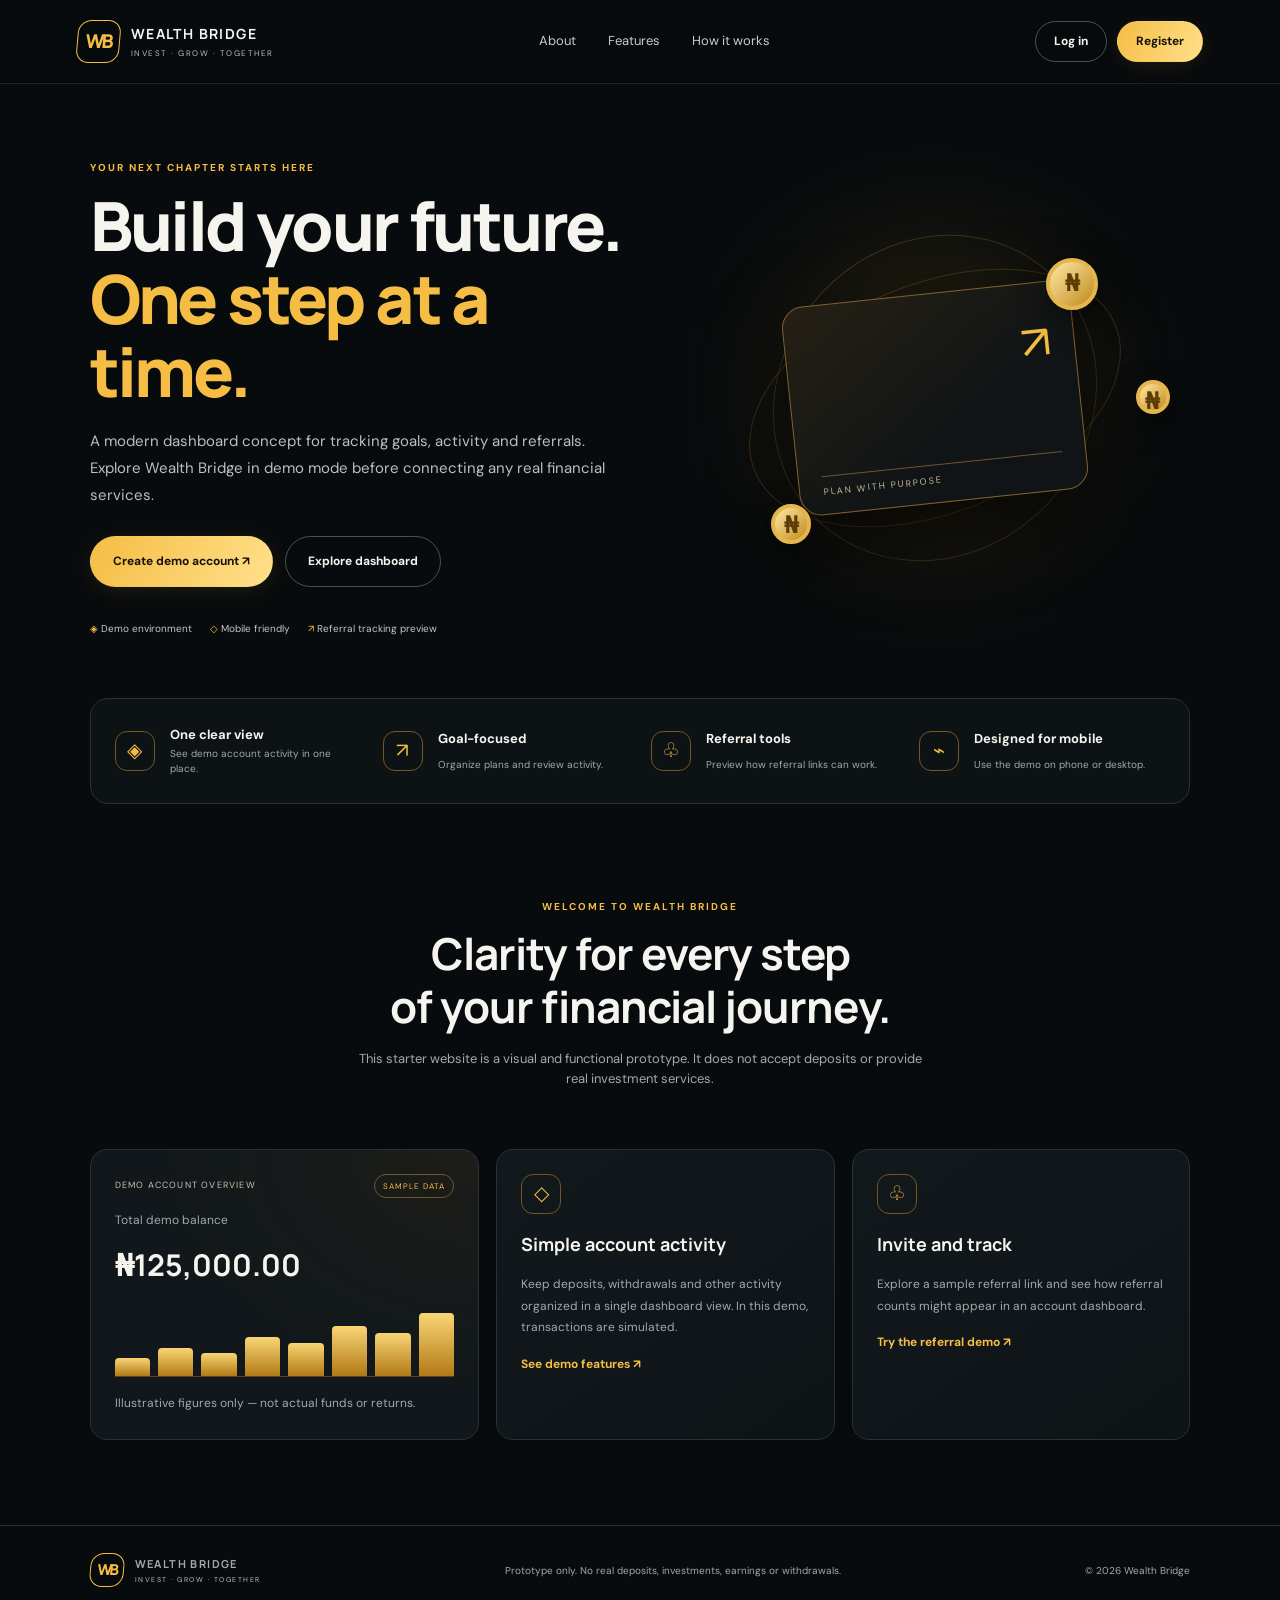
==== index.html @ fa238022 "Add files via upload Add wealth bridge website files" ====
<!doctype html>
<html lang="en">
<head>
  <meta charset="utf-8">
  <meta name="viewport" content="width=device-width, initial-scale=1">
  <meta name="theme-color" content="#080b0d">
  <title>Wealth Bridge | Invest • Grow • Together</title>
  <link rel="stylesheet" href="styles.css">
</head>
<body>
  <header class="topbar">
    <a class="brand" href="#" aria-label="Wealth Bridge home"><span class="brand-mark">WB</span><span><b>WEALTH BRIDGE</b><small>INVEST · GROW · TOGETHER</small></span></a>
    <nav><a href="#about">About</a><a href="#features">Features</a><a href="#how">How it works</a></nav>
    <div class="top-actions"><button class="btn btn-ghost" id="showLogin">Log in</button><button class="btn btn-gold" id="showRegister">Register</button></div>
  </header>

  <main>
    <section class="hero">
      <div class="hero-copy">
        <p class="eyebrow">YOUR NEXT CHAPTER STARTS HERE</p>
        <h1>Build your future.<br><em>One step at a time.</em></h1>
        <p class="hero-text">A modern dashboard concept for tracking goals, activity and referrals. Explore Wealth Bridge in demo mode before connecting any real financial services.</p>
        <div class="hero-actions"><button class="btn btn-gold btn-large" id="heroRegister">Create demo account <span>↗</span></button><button class="btn btn-ghost btn-large" id="heroLogin">Explore dashboard</button></div>
        <div class="trust-row"><span>◈ Demo environment</span><span>◇ Mobile friendly</span><span>↗ Referral tracking preview</span></div>
      </div>
      <div class="hero-art" aria-label="Decorative wealth growth illustration">
        <div class="orbit orbit-one"></div><div class="orbit orbit-two"></div>
        <div class="coin coin-a">₦</div><div class="coin coin-b">₦</div><div class="coin coin-c">₦</div>
        <div class="growth-card"><div class="growth-icon">↗</div><div class="growth-lines"><span></span><span></span><span></span><span></span><span></span><span></span><span></span></div><p>PLAN WITH PURPOSE</p></div>
        <div class="gold-glow"></div>
      </div>
    </section>

    <section class="stats" id="features">
      <div><span class="stat-icon">◈</span><strong>One clear view</strong><small>See demo account activity in one place.</small></div>
      <div><span class="stat-icon">↗</span><strong>Goal-focused</strong><small>Organize plans and review activity.</small></div>
      <div><span class="stat-icon">♧</span><strong>Referral tools</strong><small>Preview how referral links can work.</small></div>
      <div><span class="stat-icon">⌁</span><strong>Designed for mobile</strong><small>Use the demo on phone or desktop.</small></div>
    </section>

    <section class="section-intro" id="about"><p class="eyebrow">WELCOME TO WEALTH BRIDGE</p><h2>Clarity for every step<br>of your financial journey.</h2><p>This starter website is a visual and functional prototype. It does not accept deposits or provide real investment services.</p></section>

    <section class="preview-grid" id="how">
      <div class="preview-card balance-card"><div class="card-top"><span>DEMO ACCOUNT OVERVIEW</span><span class="status-pill">SAMPLE DATA</span></div><p class="muted">Total demo balance</p><h3>₦125,000.00</h3><div class="mini-chart"><span style="height:25%"></span><span style="height:40%"></span><span style="height:32%"></span><span style="height:55%"></span><span style="height:46%"></span><span style="height:70%"></span><span style="height:60%"></span><span style="height:88%"></span></div><small class="muted">Illustrative figures only — not actual funds or returns.</small></div>
      <div class="preview-card"><span class="stat-icon">◇</span><h3>Simple account activity</h3><p>Keep deposits, withdrawals and other activity organized in a single dashboard view. In this demo, transactions are simulated.</p><button class="text-btn" id="learnMore">See demo features ↗</button></div>
      <div class="preview-card"><span class="stat-icon">♧</span><h3>Invite and track</h3><p>Explore a sample referral link and see how referral counts might appear in an account dashboard.</p><button class="text-btn" id="tryReferrals">Try the referral demo ↗</button></div>
    </section>
  </main>

  <footer><a class="brand brand-small" href="#"><span class="brand-mark">WB</span><span><b>WEALTH BRIDGE</b><small>INVEST · GROW · TOGETHER</small></span></a><p>Prototype only. No real deposits, investments, earnings or withdrawals.</p><span>© <span id="year"></span> Wealth Bridge</span></footer>

  <div class="modal-backdrop" id="authModal" hidden>
    <section class="modal" role="dialog" aria-modal="true" aria-labelledby="modalTitle">
      <button class="close" id="closeModal" aria-label="Close">×</button>
      <a class="brand modal-brand" href="#"><span class="brand-mark">WB</span><span><b>WEALTH BRIDGE</b><small>INVEST · GROW · TOGETHER</small></span></a>
      <h2 id="modalTitle">Create your demo account</h2>
      <p class="muted" id="modalSub">Explore the prototype with sample data. Do not use a real password or PIN.</p>
      <form id="authForm">
        <label>Phone number<input id="phone" type="tel" placeholder="e.g. 08012345678" autocomplete="tel" required></label>
        <label>Password<input id="password" type="password" placeholder="At least 8 characters" minlength="8" required></label>
        <div id="registerFields">
          <label>Confirm password<input id="confirmPassword" type="password" minlength="8" placeholder="Re-enter password"></label>
          <label>Six-digit demo PIN<input id="pin" type="password" inputmode="numeric" pattern="[0-9]{6}" maxlength="6" placeholder="000000"></label>
          <label>Referral code (optional)<input id="referral" type="text" placeholder="e.g. WB12345"></label>
        </div>
        <p class="form-error" id="formError" role="alert"></p>
        <button class="btn btn-gold btn-full" type="submit" id="submitAuth">Create demo account</button>
      </form>
      <p class="switch-auth" id="switchAuth">Already have a demo account? <button class="text-btn" id="switchToLogin" type="button">Log in</button></p>
      <p class="tiny-note">Demo data is stored in this browser only. This is not a secure production account system.</p>
    </section>
  </div>

  <div class="toast" id="toast" role="status"></div>
  <script src="app.js"></script>
</body>
</html>
---- styles.css ----
@import url('https://fonts.googleapis.com/css2?family=DM+Sans:wght@400;500;600;700&family=Manrope:wght@400;500;600;700;800&display=swap');
:root{--bg:#080b0d;--panel:#101518;--panel2:#141a1e;--gold:#f5bd43;--gold2:#ffda7a;--text:#f6f4ef;--muted:#a2a9ab;--line:#293136;--green:#75d6a2}
*{box-sizing:border-box}html{scroll-behavior:smooth}body{margin:0;background:var(--bg);color:var(--text);font-family:'DM Sans',sans-serif;line-height:1.55}a{color:inherit;text-decoration:none}button,input{font:inherit}button{cursor:pointer}.topbar{height:84px;display:flex;align-items:center;justify-content:space-between;padding:0 6%;border-bottom:1px solid #1c2327;background:#080b0deF;position:sticky;top:0;z-index:5;backdrop-filter:blur(12px)}.brand{display:flex;align-items:center;gap:11px}.brand-mark{width:43px;height:43px;display:grid;place-items:center;border:1px solid var(--gold);border-radius:13px;color:var(--gold);font-family:Manrope,sans-serif;font-weight:800;font-size:19px;letter-spacing:-3px;transform:skew(-5deg)}.brand b{display:block;font-family:Manrope,sans-serif;font-size:14px;letter-spacing:1.4px}.brand small{display:block;color:#c2bcae;font-size:8px;letter-spacing:1.5px;margin-top:2px}.topbar nav{display:flex;gap:32px;color:#c7cccd;font-size:13px}.topbar nav a:hover,.text-btn:hover{color:var(--gold)}.top-actions{display:flex;gap:10px}.btn{border:1px solid transparent;border-radius:999px;padding:10px 18px;font-weight:700;font-size:12px;transition:.2s}.btn-gold{background:linear-gradient(120deg,var(--gold),#ffe08c);color:#17130a;box-shadow:0 4px 22px #f5bd4318}.btn-gold:hover{filter:brightness(1.08);transform:translateY(-1px)}.btn-ghost{border-color:#485156;background:transparent;color:var(--text)}.btn-ghost:hover{border-color:var(--gold);color:var(--gold)}.btn-large{padding:15px 22px}.hero{padding:76px 7% 62px;display:grid;grid-template-columns:1.05fr .95fr;align-items:center;min-height:520px;gap:25px;overflow:hidden}.eyebrow{color:var(--gold);font-size:10px;font-weight:700;letter-spacing:2px;margin:0 0 13px}.hero h1{font:800 clamp(42px,5.3vw,70px)/1.08 Manrope,sans-serif;letter-spacing:-2.6px;margin:0 0 20px}.hero h1 em{font-style:normal;color:var(--gold)}.hero-text{max-width:520px;color:#b8c0c2;font-size:15px;line-height:1.8}.hero-actions{display:flex;gap:12px;margin:27px 0 34px}.trust-row{display:flex;flex-wrap:wrap;gap:18px;color:#c2c7c8;font-size:10px}.trust-row span:first-letter{color:var(--gold)}.hero-art{height:360px;position:relative;display:grid;place-items:center}.gold-glow{position:absolute;width:270px;height:270px;background:#d89b2630;filter:blur(75px);border-radius:50%}.orbit{position:absolute;border:1px solid #c8913340;border-radius:50%;transform:rotate(-22deg)}.orbit-one{width:390px;height:230px}.orbit-two{width:310px;height:340px;transform:rotate(43deg)}.growth-card{position:relative;z-index:1;width:290px;height:210px;border:1px solid #7f622e;background:linear-gradient(145deg,#252015,#101416 65%);border-radius:22px;padding:23px;box-shadow:0 28px 80px #000b;transform:rotate(-6deg)}.growth-icon{font-size:47px;color:var(--gold);text-align:right}.growth-lines{height:75px;display:flex;align-items:end;gap:11px;border-bottom:1px solid #6d552d;padding:0 10px}.growth-lines span{display:block;flex:1;background:linear-gradient(#ffdc83,#c88b1d);border-radius:5px 5px 0 0}.growth-card p{font-size:9px;letter-spacing:2px;color:#c7b98d}.coin{position:absolute;z-index:2;width:52px;height:52px;display:grid;place-items:center;border-radius:50%;background:linear-gradient(135deg,#ffe9a5,#c18a1e);color:#5b3c05;font-size:23px;font-weight:800;box-shadow:0 10px 30px #0008;border:4px solid #e5b64b}.coin-a{top:40px;right:18%}.coin-b{bottom:34px;left:18%;width:40px;height:40px}.coin-c{top:45%;right:4%;width:34px;height:34px}.stats{margin:0 7%;padding:26px 24px;border:1px solid var(--line);border-radius:18px;background:#0d1215;display:grid;grid-template-columns:repeat(4,1fr);gap:22px}.stats>div{display:grid;grid-template-columns:43px 1fr;grid-template-rows:auto auto;column-gap:12px;align-items:center}.stat-icon{grid-row:span 2;width:40px;height:40px;border:1px solid #745723;border-radius:12px;display:grid;place-items:center;color:var(--gold);font-size:20px}.stats strong{font-size:13px}.stats small{color:var(--muted);font-size:10px}.section-intro{text-align:center;padding:95px 20px 32px}.section-intro h2{font:700 clamp(30px,4vw,44px)/1.2 Manrope,sans-serif;letter-spacing:-1px;margin:0 0 16px}.section-intro>p:last-child{max-width:580px;margin:auto;color:var(--muted);font-size:13px}.preview-grid{padding:28px 7% 85px;display:grid;grid-template-columns:1.15fr 1fr 1fr;gap:17px}.preview-card,.dash-card{background:linear-gradient(145deg,#12191d,#0e1316);border:1px solid var(--line);border-radius:17px;padding:24px}.preview-card h3{font:700 18px Manrope,sans-serif}.preview-card p{color:var(--muted);font-size:12px;line-height:1.8}.balance-card{background:radial-gradient(ellipse at top right,#4e371533,transparent 60%),#11171a}.card-top,.card-heading{display:flex;justify-content:space-between;align-items:center;gap:10px}.card-top{font-size:9px;letter-spacing:1.2px;color:#c9c2b0}.status-pill{font-size:8px;letter-spacing:1px;border:1px solid #6e572a;color:var(--gold);padding:5px 8px;border-radius:99px;white-space:nowrap}.muted{color:var(--muted)}.balance-card h3{font-size:30px;margin:0 0 20px}.balance-card .muted{font-size:12px}.mini-chart{height:72px;display:flex;align-items:end;gap:8px;border-bottom:1px solid #574321;margin-bottom:13px}.mini-chart span{flex:1;background:linear-gradient(#f9d575,#b27a16);border-radius:4px 4px 0 0}.balance-card>small{font-size:9px}.text-btn{border:0;background:transparent;color:var(--gold);padding:0;font-size:12px;font-weight:700}.preview-card>.stat-icon{margin-bottom:12px}footer{border-top:1px solid var(--line);padding:27px 7%;display:flex;align-items:center;justify-content:space-between;gap:20px;color:var(--muted);font-size:10px}.brand-small .brand-mark{width:34px;height:34px;font-size:15px}.brand-small b{font-size:11px}.brand-small small{font-size:7px}.modal-backdrop{position:fixed;inset:0;background:#000b;backdrop-filter:blur(8px);z-index:20;display:grid;place-items:center;padding:18px;overflow:auto}.modal-backdrop[hidden]{display:none}.modal{position:relative;width:min(100%,440px);max-height:95vh;overflow:auto;background:linear-gradient(145deg,#151c20,#090d0f);border:1px solid #3a3322;border-radius:22px;padding:30px;box-shadow:0 30px 100px #000b}.close{position:absolute;right:18px;top:12px;border:0;background:transparent;color:#aab0b1;font-size:27px}.modal-brand{justify-content:center;margin:3px 0 23px}.modal h2{text-align:center;font:700 25px Manrope,sans-serif;margin:0 0 8px}.modal>p{text-align:center;font-size:11px}.modal form{margin-top:22px}.modal label{display:block;color:#d7dada;font-size:11px;margin:13px 0}.modal input{display:block;width:100%;margin-top:7px;padding:13px 14px;border-radius:9px;border:1px solid #303b40;background:#080c0e;color:white;outline:none}.modal input:focus{border-color:var(--gold)}.form-error{color:#ff9e9e;min-height:14px}.btn-full{width:100%;padding:14px}.switch-auth{margin-top:18px}.tiny-note{font-size:9px!important;color:#81898c!important;line-height:1.6}.toast{position:fixed;bottom:24px;left:50%;transform:translate(-50%,20px);opacity:0;pointer-events:none;background:#f6c650;color:#17130a;border-radius:10px;padding:12px 18px;font-size:12px;font-weight:700;z-index:50;transition:.25s;max-width:90vw;text-align:center}.toast.show{opacity:1;transform:translate(-50%,0)}
/* dashboard */.dashboard-page{display:flex;min-height:100vh}.sidebar{width:245px;background:#0b1012;border-right:1px solid var(--line);padding:28px 18px;display:flex;flex-direction:column;flex-shrink:0}.sidebar .brand{margin:0 5px 28px}.demo-tag{border:1px solid #695222;color:var(--gold);font-size:9px;letter-spacing:1.5px;padding:9px 12px;border-radius:8px;margin-bottom:25px;text-align:center}.side-nav{display:grid;gap:7px}.side-nav a{padding:12px;border-radius:9px;color:#aeb6b8;font-size:12px}.side-nav a.active,.side-nav a:hover{background:#f5bd431b;color:var(--gold)}.logout{margin-top:auto}.dash-main{padding:38px 4%;width:calc(100% - 245px);max-width:1600px;margin:0 auto}.dash-header{display:flex;align-items:center;justify-content:space-between;margin-bottom:24px}.dash-header h1{font:700 clamp(25px,3vw,34px) Manrope,sans-serif;margin:0 0 5px}.dash-header .muted{font-size:12px;margin:0}.user-chip{display:flex;align-items:center;gap:10px;font-size:12px}.avatar{width:37px;height:37px;border-radius:50%;background:#322813;color:var(--gold);display:grid;place-items:center;font-weight:800}.notice{background:#2b2110;border:1px solid #6e5120;color:#f4d48c;padding:14px 17px;border-radius:10px;font-size:11px;margin-bottom:20px}.balance-grid{display:grid;grid-template-columns:repeat(4,1fr);gap:14px}.dash-card{padding:21px;margin-bottom:17px;min-width:0}.balance-grid .dash-card p{font-size:11px;margin:0 0 8px}.balance-grid h2{font:700 clamp(18px,2vw,25px) Manrope,sans-serif;margin:0 0 8px}.balance-grid small{font-size:9px;color:#929b9e}.dash-columns{display:grid;grid-template-columns:1fr 1fr;gap:16px}.card-heading h2{font:700 20px Manrope,sans-serif;margin:0}.card-heading .eyebrow{margin-bottom:5px}.plan-list{margin-top:20px}.plan-row{display:flex;align-items:center;gap:12px;border-top:1px solid var(--line);padding:14px 0}.plan-symbol{display:grid;place-items:center;width:38px;height:38px;background:#342815;border-radius:10px;color:var(--gold);font-size:20px;flex-shrink:0}.plan-row div{flex:1;min-width:0}.plan-row strong,.plan-row small{display:block}.plan-row strong{font-size:12px}.plan-row small{font-size:10px;color:var(--muted);margin-top:4px}.plan-row .btn{padding:7px 12px;font-size:10px}.dash-card>.muted{font-size:11px}.referral-box{display:flex;gap:8px;padding:8px;border:1px solid #4b3d20;border-radius:10px;align-items:center;margin-top:17px}.referral-box code{font-size:10px;color:#f0d38b;overflow-wrap:anywhere;flex:1}.referral-box .btn{padding:9px 12px}.activity-card{margin-top:1px}.table-wrap{overflow-x:auto;margin-top:18px}table{border-collapse:collapse;width:100%;font-size:11px;text-align:left;min-width:530px}th{color:#929b9e;font-size:9px;font-weight:500;letter-spacing:.7px}th,td{padding:14px 12px;border-bottom:1px solid #252d31}td{color:#d9dede}.table-status{color:var(--green);background:#1a3b2b;padding:4px 8px;border-radius:99px;font-size:9px}.table-status.pending{color:var(--gold);background:#3a2e17}.dash-footer{padding:15px 0;display:flex;justify-content:space-between;flex-wrap:wrap}.dash-footer a{color:var(--gold)}@media(max-width:900px){.topbar{padding:0 4%;height:72px}.topbar nav{display:none}.hero{padding:55px 6% 45px;grid-template-columns:1fr}.hero-art{height:270px;grid-row:1}.hero-copy{grid-row:2}.hero h1{font-size:48px}.stats{grid-template-columns:repeat(2,1fr);margin:0 5%}.preview-grid{grid-template-columns:1fr 1fr;padding-left:5%;padding-right:5%}.balance-card{grid-column:span 2}.sidebar{width:205px}.dash-main{width:calc(100% - 205px);padding:25px 3%}.balance-grid{grid-template-columns:repeat(2,1fr)}.dash-columns{grid-template-columns:1fr}}@media(max-width:600px){.topbar{padding:0 17px}.brand b{font-size:11px}.brand small{font-size:6px}.brand-mark{width:36px;height:36px;font-size:16px}.top-actions{gap:6px}.top-actions .btn{padding:9px 11px;font-size:10px}.hero{padding:32px 22px 45px;gap:0}.hero-art{height:230px}.growth-card{transform:scale(.82) rotate(-6deg)}.orbit-one{width:280px}.orbit-two{height:260px}.hero h1{font-size:41px;letter-spacing:-1.5px}.hero-text{font-size:13px}.hero-actions{flex-wrap:wrap}.trust-row{gap:10px}.stats{grid-template-columns:1fr;margin:0 18px}.stats>div{grid-template-columns:42px 1fr}.section-intro{padding:70px 22px 22px}.preview-grid{grid-template-columns:1fr;padding:20px 18px 60px}.balance-card{grid-column:auto}footer{padding:24px 20px;flex-wrap:wrap}footer>p{order:3;width:100%}.modal{padding:25px 20px}.dashboard-page{display:block}.sidebar{width:100%;padding:15px 18px;display:block;border-right:0;border-bottom:1px solid var(--line)}.sidebar .brand{margin:0}.sidebar .demo-tag{display:inline-block;margin:12px 0 0;padding:5px 8px}.side-nav{display:flex;overflow-x:auto;margin-top:12px}.side-nav a{white-space:nowrap;padding:9px}.logout{position:absolute;right:15px;top:16px;padding:8px 10px;font-size:10px}.dash-main{width:100%;padding:25px 16px}.dash-header{align-items:flex-start;gap:12px}.user-chip{font-size:0}.balance-grid{gap:9px}.dash-card{padding:16px}.balance-grid h2{font-size:18px}.dash-columns{gap:0}.dash-footer{font-size:10px}.referral-box{align-items:flex-start;flex-direction:column}.referral-box .btn{align-self:flex-end}}
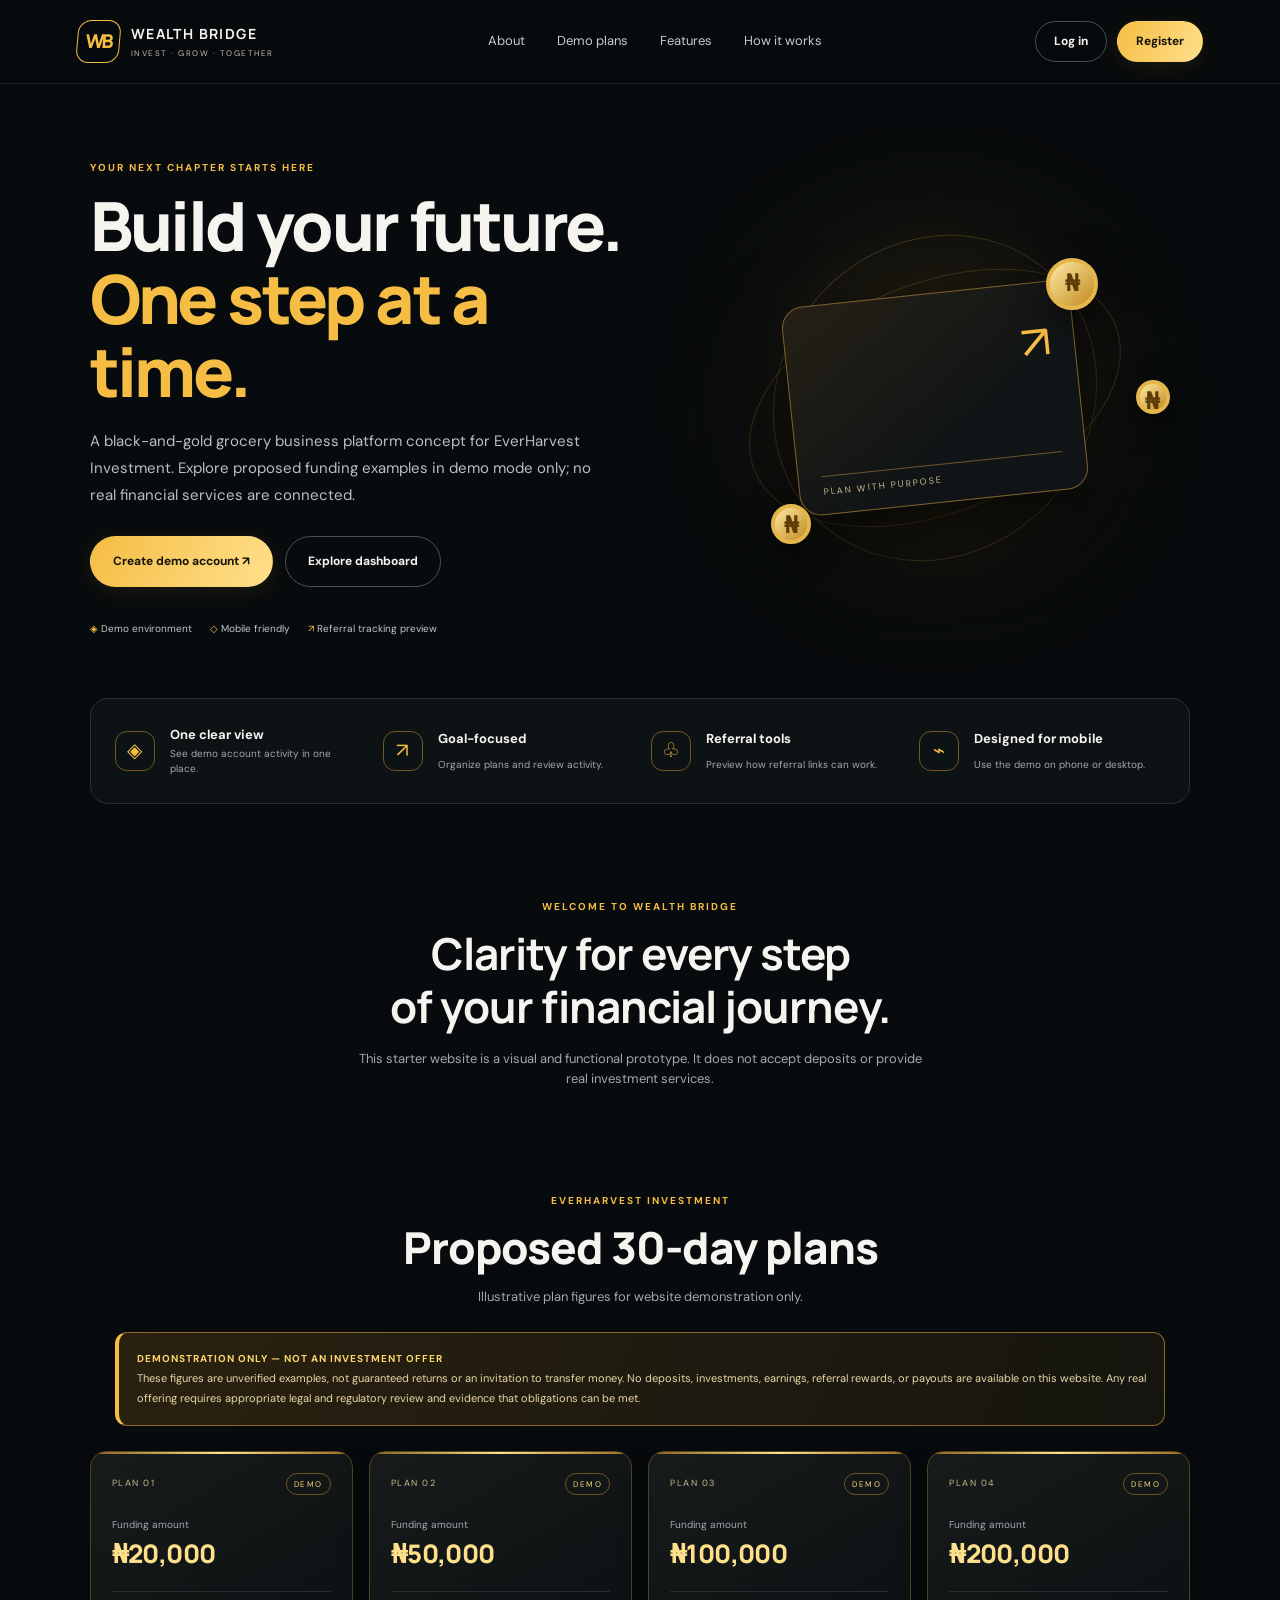
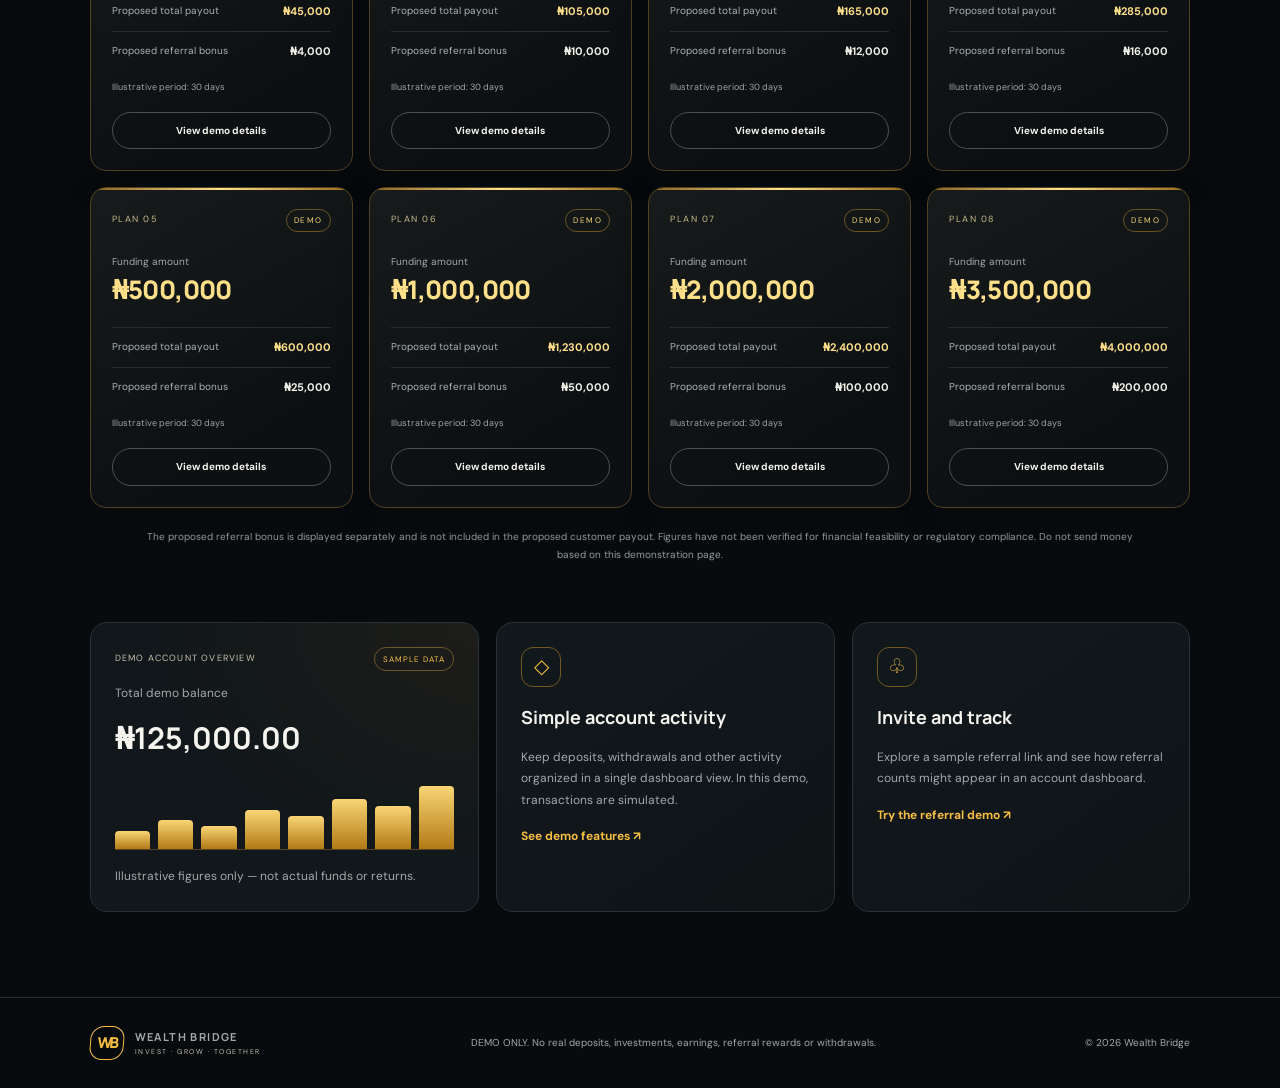
==== commit a98f4354: "Add files via upload Replace existing files" ====
--- a/index.html
+++ b/index.html
@@ -10,7 +10,7 @@
 <body>
   <header class="topbar">
     <a class="brand" href="#" aria-label="Wealth Bridge home"><span class="brand-mark">WB</span><span><b>WEALTH BRIDGE</b><small>INVEST · GROW · TOGETHER</small></span></a>
-    <nav><a href="#about">About</a><a href="#features">Features</a><a href="#how">How it works</a></nav>
+    <nav><a href="#about">About</a><a href="#plans">Demo plans</a><a href="#features">Features</a><a href="#how">How it works</a></nav>
     <div class="top-actions"><button class="btn btn-ghost" id="showLogin">Log in</button><button class="btn btn-gold" id="showRegister">Register</button></div>
   </header>
 
@@ -19,7 +19,7 @@
       <div class="hero-copy">
         <p class="eyebrow">YOUR NEXT CHAPTER STARTS HERE</p>
         <h1>Build your future.<br><em>One step at a time.</em></h1>
-        <p class="hero-text">A modern dashboard concept for tracking goals, activity and referrals. Explore Wealth Bridge in demo mode before connecting any real financial services.</p>
+        <p class="hero-text">A black-and-gold grocery business platform concept for EverHarvest Investment. Explore proposed funding examples in demo mode only; no real financial services are connected.</p>
         <div class="hero-actions"><button class="btn btn-gold btn-large" id="heroRegister">Create demo account <span>↗</span></button><button class="btn btn-ghost btn-large" id="heroLogin">Explore dashboard</button></div>
         <div class="trust-row"><span>◈ Demo environment</span><span>◇ Mobile friendly</span><span>↗ Referral tracking preview</span></div>
       </div>
@@ -40,6 +40,26 @@
 
     <section class="section-intro" id="about"><p class="eyebrow">WELCOME TO WEALTH BRIDGE</p><h2>Clarity for every step<br>of your financial journey.</h2><p>This starter website is a visual and functional prototype. It does not accept deposits or provide real investment services.</p></section>
 
+    <section class="plans-section" id="plans">
+      <div class="plans-heading">
+        <p class="eyebrow">EVERHARVEST INVESTMENT</p>
+        <h2>Proposed 30-day plans</h2>
+        <p>Illustrative plan figures for website demonstration only.</p>
+      </div>
+      <div class="demo-warning" role="note"><strong>DEMONSTRATION ONLY — NOT AN INVESTMENT OFFER</strong><br>These figures are unverified examples, not guaranteed returns or an invitation to transfer money. No deposits, investments, earnings, referral rewards, or payouts are available on this website. Any real offering requires appropriate legal and regulatory review and evidence that obligations can be met.</div>
+      <div class="plan-grid">
+        <article class="funding-plan"><div class="plan-top"><span>PLAN 01</span><span class="plan-badge">DEMO</span></div><p class="plan-label">Funding amount</p><h3>₦20,000</h3><div class="plan-detail"><span>Proposed total payout</span><strong>₦45,000</strong></div><div class="plan-detail"><span>Proposed referral bonus</span><strong>₦4,000</strong></div><p class="plan-duration">Illustrative period: 30 days</p><button class="btn btn-ghost plan-demo-btn" type="button" data-plan="1">View demo details</button></article>
+        <article class="funding-plan"><div class="plan-top"><span>PLAN 02</span><span class="plan-badge">DEMO</span></div><p class="plan-label">Funding amount</p><h3>₦50,000</h3><div class="plan-detail"><span>Proposed total payout</span><strong>₦105,000</strong></div><div class="plan-detail"><span>Proposed referral bonus</span><strong>₦10,000</strong></div><p class="plan-duration">Illustrative period: 30 days</p><button class="btn btn-ghost plan-demo-btn" type="button" data-plan="2">View demo details</button></article>
+        <article class="funding-plan"><div class="plan-top"><span>PLAN 03</span><span class="plan-badge">DEMO</span></div><p class="plan-label">Funding amount</p><h3>₦100,000</h3><div class="plan-detail"><span>Proposed total payout</span><strong>₦165,000</strong></div><div class="plan-detail"><span>Proposed referral bonus</span><strong>₦12,000</strong></div><p class="plan-duration">Illustrative period: 30 days</p><button class="btn btn-ghost plan-demo-btn" type="button" data-plan="3">View demo details</button></article>
+        <article class="funding-plan"><div class="plan-top"><span>PLAN 04</span><span class="plan-badge">DEMO</span></div><p class="plan-label">Funding amount</p><h3>₦200,000</h3><div class="plan-detail"><span>Proposed total payout</span><strong>₦285,000</strong></div><div class="plan-detail"><span>Proposed referral bonus</span><strong>₦16,000</strong></div><p class="plan-duration">Illustrative period: 30 days</p><button class="btn btn-ghost plan-demo-btn" type="button" data-plan="4">View demo details</button></article>
+        <article class="funding-plan"><div class="plan-top"><span>PLAN 05</span><span class="plan-badge">DEMO</span></div><p class="plan-label">Funding amount</p><h3>₦500,000</h3><div class="plan-detail"><span>Proposed total payout</span><strong>₦600,000</strong></div><div class="plan-detail"><span>Proposed referral bonus</span><strong>₦25,000</strong></div><p class="plan-duration">Illustrative period: 30 days</p><button class="btn btn-ghost plan-demo-btn" type="button" data-plan="5">View demo details</button></article>
+        <article class="funding-plan"><div class="plan-top"><span>PLAN 06</span><span class="plan-badge">DEMO</span></div><p class="plan-label">Funding amount</p><h3>₦1,000,000</h3><div class="plan-detail"><span>Proposed total payout</span><strong>₦1,230,000</strong></div><div class="plan-detail"><span>Proposed referral bonus</span><strong>₦50,000</strong></div><p class="plan-duration">Illustrative period: 30 days</p><button class="btn btn-ghost plan-demo-btn" type="button" data-plan="6">View demo details</button></article>
+        <article class="funding-plan"><div class="plan-top"><span>PLAN 07</span><span class="plan-badge">DEMO</span></div><p class="plan-label">Funding amount</p><h3>₦2,000,000</h3><div class="plan-detail"><span>Proposed total payout</span><strong>₦2,400,000</strong></div><div class="plan-detail"><span>Proposed referral bonus</span><strong>₦100,000</strong></div><p class="plan-duration">Illustrative period: 30 days</p><button class="btn btn-ghost plan-demo-btn" type="button" data-plan="7">View demo details</button></article>
+        <article class="funding-plan"><div class="plan-top"><span>PLAN 08</span><span class="plan-badge">DEMO</span></div><p class="plan-label">Funding amount</p><h3>₦3,500,000</h3><div class="plan-detail"><span>Proposed total payout</span><strong>₦4,000,000</strong></div><div class="plan-detail"><span>Proposed referral bonus</span><strong>₦200,000</strong></div><p class="plan-duration">Illustrative period: 30 days</p><button class="btn btn-ghost plan-demo-btn" type="button" data-plan="8">View demo details</button></article>
+      </div>
+      <p class="plans-footnote">The proposed referral bonus is displayed separately and is not included in the proposed customer payout. Figures have not been verified for financial feasibility or regulatory compliance. Do not send money based on this demonstration page.</p>
+    </section>
+
     <section class="preview-grid" id="how">
       <div class="preview-card balance-card"><div class="card-top"><span>DEMO ACCOUNT OVERVIEW</span><span class="status-pill">SAMPLE DATA</span></div><p class="muted">Total demo balance</p><h3>₦125,000.00</h3><div class="mini-chart"><span style="height:25%"></span><span style="height:40%"></span><span style="height:32%"></span><span style="height:55%"></span><span style="height:46%"></span><span style="height:70%"></span><span style="height:60%"></span><span style="height:88%"></span></div><small class="muted">Illustrative figures only — not actual funds or returns.</small></div>
       <div class="preview-card"><span class="stat-icon">◇</span><h3>Simple account activity</h3><p>Keep deposits, withdrawals and other activity organized in a single dashboard view. In this demo, transactions are simulated.</p><button class="text-btn" id="learnMore">See demo features ↗</button></div>
@@ -47,7 +67,7 @@
     </section>
   </main>
 
-  <footer><a class="brand brand-small" href="#"><span class="brand-mark">WB</span><span><b>WEALTH BRIDGE</b><small>INVEST · GROW · TOGETHER</small></span></a><p>Prototype only. No real deposits, investments, earnings or withdrawals.</p><span>© <span id="year"></span> Wealth Bridge</span></footer>
+  <footer><a class="brand brand-small" href="#"><span class="brand-mark">WB</span><span><b>WEALTH BRIDGE</b><small>INVEST · GROW · TOGETHER</small></span></a><p>DEMO ONLY. No real deposits, investments, earnings, referral rewards or withdrawals.</p><span>© <span id="year"></span> Wealth Bridge</span></footer>
 
   <div class="modal-backdrop" id="authModal" hidden>
     <section class="modal" role="dialog" aria-modal="true" aria-labelledby="modalTitle">
--- a/styles.css
+++ b/styles.css
@@ -2,3 +2,9 @@
 :root{--bg:#080b0d;--panel:#101518;--panel2:#141a1e;--gold:#f5bd43;--gold2:#ffda7a;--text:#f6f4ef;--muted:#a2a9ab;--line:#293136;--green:#75d6a2}
 *{box-sizing:border-box}html{scroll-behavior:smooth}body{margin:0;background:var(--bg);color:var(--text);font-family:'DM Sans',sans-serif;line-height:1.55}a{color:inherit;text-decoration:none}button,input{font:inherit}button{cursor:pointer}.topbar{height:84px;display:flex;align-items:center;justify-content:space-between;padding:0 6%;border-bottom:1px solid #1c2327;background:#080b0deF;position:sticky;top:0;z-index:5;backdrop-filter:blur(12px)}.brand{display:flex;align-items:center;gap:11px}.brand-mark{width:43px;height:43px;display:grid;place-items:center;border:1px solid var(--gold);border-radius:13px;color:var(--gold);font-family:Manrope,sans-serif;font-weight:800;font-size:19px;letter-spacing:-3px;transform:skew(-5deg)}.brand b{display:block;font-family:Manrope,sans-serif;font-size:14px;letter-spacing:1.4px}.brand small{display:block;color:#c2bcae;font-size:8px;letter-spacing:1.5px;margin-top:2px}.topbar nav{display:flex;gap:32px;color:#c7cccd;font-size:13px}.topbar nav a:hover,.text-btn:hover{color:var(--gold)}.top-actions{display:flex;gap:10px}.btn{border:1px solid transparent;border-radius:999px;padding:10px 18px;font-weight:700;font-size:12px;transition:.2s}.btn-gold{background:linear-gradient(120deg,var(--gold),#ffe08c);color:#17130a;box-shadow:0 4px 22px #f5bd4318}.btn-gold:hover{filter:brightness(1.08);transform:translateY(-1px)}.btn-ghost{border-color:#485156;background:transparent;color:var(--text)}.btn-ghost:hover{border-color:var(--gold);color:var(--gold)}.btn-large{padding:15px 22px}.hero{padding:76px 7% 62px;display:grid;grid-template-columns:1.05fr .95fr;align-items:center;min-height:520px;gap:25px;overflow:hidden}.eyebrow{color:var(--gold);font-size:10px;font-weight:700;letter-spacing:2px;margin:0 0 13px}.hero h1{font:800 clamp(42px,5.3vw,70px)/1.08 Manrope,sans-serif;letter-spacing:-2.6px;margin:0 0 20px}.hero h1 em{font-style:normal;color:var(--gold)}.hero-text{max-width:520px;color:#b8c0c2;font-size:15px;line-height:1.8}.hero-actions{display:flex;gap:12px;margin:27px 0 34px}.trust-row{display:flex;flex-wrap:wrap;gap:18px;color:#c2c7c8;font-size:10px}.trust-row span:first-letter{color:var(--gold)}.hero-art{height:360px;position:relative;display:grid;place-items:center}.gold-glow{position:absolute;width:270px;height:270px;background:#d89b2630;filter:blur(75px);border-radius:50%}.orbit{position:absolute;border:1px solid #c8913340;border-radius:50%;transform:rotate(-22deg)}.orbit-one{width:390px;height:230px}.orbit-two{width:310px;height:340px;transform:rotate(43deg)}.growth-card{position:relative;z-index:1;width:290px;height:210px;border:1px solid #7f622e;background:linear-gradient(145deg,#252015,#101416 65%);border-radius:22px;padding:23px;box-shadow:0 28px 80px #000b;transform:rotate(-6deg)}.growth-icon{font-size:47px;color:var(--gold);text-align:right}.growth-lines{height:75px;display:flex;align-items:end;gap:11px;border-bottom:1px solid #6d552d;padding:0 10px}.growth-lines span{display:block;flex:1;background:linear-gradient(#ffdc83,#c88b1d);border-radius:5px 5px 0 0}.growth-card p{font-size:9px;letter-spacing:2px;color:#c7b98d}.coin{position:absolute;z-index:2;width:52px;height:52px;display:grid;place-items:center;border-radius:50%;background:linear-gradient(135deg,#ffe9a5,#c18a1e);color:#5b3c05;font-size:23px;font-weight:800;box-shadow:0 10px 30px #0008;border:4px solid #e5b64b}.coin-a{top:40px;right:18%}.coin-b{bottom:34px;left:18%;width:40px;height:40px}.coin-c{top:45%;right:4%;width:34px;height:34px}.stats{margin:0 7%;padding:26px 24px;border:1px solid var(--line);border-radius:18px;background:#0d1215;display:grid;grid-template-columns:repeat(4,1fr);gap:22px}.stats>div{display:grid;grid-template-columns:43px 1fr;grid-template-rows:auto auto;column-gap:12px;align-items:center}.stat-icon{grid-row:span 2;width:40px;height:40px;border:1px solid #745723;border-radius:12px;display:grid;place-items:center;color:var(--gold);font-size:20px}.stats strong{font-size:13px}.stats small{color:var(--muted);font-size:10px}.section-intro{text-align:center;padding:95px 20px 32px}.section-intro h2{font:700 clamp(30px,4vw,44px)/1.2 Manrope,sans-serif;letter-spacing:-1px;margin:0 0 16px}.section-intro>p:last-child{max-width:580px;margin:auto;color:var(--muted);font-size:13px}.preview-grid{padding:28px 7% 85px;display:grid;grid-template-columns:1.15fr 1fr 1fr;gap:17px}.preview-card,.dash-card{background:linear-gradient(145deg,#12191d,#0e1316);border:1px solid var(--line);border-radius:17px;padding:24px}.preview-card h3{font:700 18px Manrope,sans-serif}.preview-card p{color:var(--muted);font-size:12px;line-height:1.8}.balance-card{background:radial-gradient(ellipse at top right,#4e371533,transparent 60%),#11171a}.card-top,.card-heading{display:flex;justify-content:space-between;align-items:center;gap:10px}.card-top{font-size:9px;letter-spacing:1.2px;color:#c9c2b0}.status-pill{font-size:8px;letter-spacing:1px;border:1px solid #6e572a;color:var(--gold);padding:5px 8px;border-radius:99px;white-space:nowrap}.muted{color:var(--muted)}.balance-card h3{font-size:30px;margin:0 0 20px}.balance-card .muted{font-size:12px}.mini-chart{height:72px;display:flex;align-items:end;gap:8px;border-bottom:1px solid #574321;margin-bottom:13px}.mini-chart span{flex:1;background:linear-gradient(#f9d575,#b27a16);border-radius:4px 4px 0 0}.balance-card>small{font-size:9px}.text-btn{border:0;background:transparent;color:var(--gold);padding:0;font-size:12px;font-weight:700}.preview-card>.stat-icon{margin-bottom:12px}footer{border-top:1px solid var(--line);padding:27px 7%;display:flex;align-items:center;justify-content:space-between;gap:20px;color:var(--muted);font-size:10px}.brand-small .brand-mark{width:34px;height:34px;font-size:15px}.brand-small b{font-size:11px}.brand-small small{font-size:7px}.modal-backdrop{position:fixed;inset:0;background:#000b;backdrop-filter:blur(8px);z-index:20;display:grid;place-items:center;padding:18px;overflow:auto}.modal-backdrop[hidden]{display:none}.modal{position:relative;width:min(100%,440px);max-height:95vh;overflow:auto;background:linear-gradient(145deg,#151c20,#090d0f);border:1px solid #3a3322;border-radius:22px;padding:30px;box-shadow:0 30px 100px #000b}.close{position:absolute;right:18px;top:12px;border:0;background:transparent;color:#aab0b1;font-size:27px}.modal-brand{justify-content:center;margin:3px 0 23px}.modal h2{text-align:center;font:700 25px Manrope,sans-serif;margin:0 0 8px}.modal>p{text-align:center;font-size:11px}.modal form{margin-top:22px}.modal label{display:block;color:#d7dada;font-size:11px;margin:13px 0}.modal input{display:block;width:100%;margin-top:7px;padding:13px 14px;border-radius:9px;border:1px solid #303b40;background:#080c0e;color:white;outline:none}.modal input:focus{border-color:var(--gold)}.form-error{color:#ff9e9e;min-height:14px}.btn-full{width:100%;padding:14px}.switch-auth{margin-top:18px}.tiny-note{font-size:9px!important;color:#81898c!important;line-height:1.6}.toast{position:fixed;bottom:24px;left:50%;transform:translate(-50%,20px);opacity:0;pointer-events:none;background:#f6c650;color:#17130a;border-radius:10px;padding:12px 18px;font-size:12px;font-weight:700;z-index:50;transition:.25s;max-width:90vw;text-align:center}.toast.show{opacity:1;transform:translate(-50%,0)}
 /* dashboard */.dashboard-page{display:flex;min-height:100vh}.sidebar{width:245px;background:#0b1012;border-right:1px solid var(--line);padding:28px 18px;display:flex;flex-direction:column;flex-shrink:0}.sidebar .brand{margin:0 5px 28px}.demo-tag{border:1px solid #695222;color:var(--gold);font-size:9px;letter-spacing:1.5px;padding:9px 12px;border-radius:8px;margin-bottom:25px;text-align:center}.side-nav{display:grid;gap:7px}.side-nav a{padding:12px;border-radius:9px;color:#aeb6b8;font-size:12px}.side-nav a.active,.side-nav a:hover{background:#f5bd431b;color:var(--gold)}.logout{margin-top:auto}.dash-main{padding:38px 4%;width:calc(100% - 245px);max-width:1600px;margin:0 auto}.dash-header{display:flex;align-items:center;justify-content:space-between;margin-bottom:24px}.dash-header h1{font:700 clamp(25px,3vw,34px) Manrope,sans-serif;margin:0 0 5px}.dash-header .muted{font-size:12px;margin:0}.user-chip{display:flex;align-items:center;gap:10px;font-size:12px}.avatar{width:37px;height:37px;border-radius:50%;background:#322813;color:var(--gold);display:grid;place-items:center;font-weight:800}.notice{background:#2b2110;border:1px solid #6e5120;color:#f4d48c;padding:14px 17px;border-radius:10px;font-size:11px;margin-bottom:20px}.balance-grid{display:grid;grid-template-columns:repeat(4,1fr);gap:14px}.dash-card{padding:21px;margin-bottom:17px;min-width:0}.balance-grid .dash-card p{font-size:11px;margin:0 0 8px}.balance-grid h2{font:700 clamp(18px,2vw,25px) Manrope,sans-serif;margin:0 0 8px}.balance-grid small{font-size:9px;color:#929b9e}.dash-columns{display:grid;grid-template-columns:1fr 1fr;gap:16px}.card-heading h2{font:700 20px Manrope,sans-serif;margin:0}.card-heading .eyebrow{margin-bottom:5px}.plan-list{margin-top:20px}.plan-row{display:flex;align-items:center;gap:12px;border-top:1px solid var(--line);padding:14px 0}.plan-symbol{display:grid;place-items:center;width:38px;height:38px;background:#342815;border-radius:10px;color:var(--gold);font-size:20px;flex-shrink:0}.plan-row div{flex:1;min-width:0}.plan-row strong,.plan-row small{display:block}.plan-row strong{font-size:12px}.plan-row small{font-size:10px;color:var(--muted);margin-top:4px}.plan-row .btn{padding:7px 12px;font-size:10px}.dash-card>.muted{font-size:11px}.referral-box{display:flex;gap:8px;padding:8px;border:1px solid #4b3d20;border-radius:10px;align-items:center;margin-top:17px}.referral-box code{font-size:10px;color:#f0d38b;overflow-wrap:anywhere;flex:1}.referral-box .btn{padding:9px 12px}.activity-card{margin-top:1px}.table-wrap{overflow-x:auto;margin-top:18px}table{border-collapse:collapse;width:100%;font-size:11px;text-align:left;min-width:530px}th{color:#929b9e;font-size:9px;font-weight:500;letter-spacing:.7px}th,td{padding:14px 12px;border-bottom:1px solid #252d31}td{color:#d9dede}.table-status{color:var(--green);background:#1a3b2b;padding:4px 8px;border-radius:99px;font-size:9px}.table-status.pending{color:var(--gold);background:#3a2e17}.dash-footer{padding:15px 0;display:flex;justify-content:space-between;flex-wrap:wrap}.dash-footer a{color:var(--gold)}@media(max-width:900px){.topbar{padding:0 4%;height:72px}.topbar nav{display:none}.hero{padding:55px 6% 45px;grid-template-columns:1fr}.hero-art{height:270px;grid-row:1}.hero-copy{grid-row:2}.hero h1{font-size:48px}.stats{grid-template-columns:repeat(2,1fr);margin:0 5%}.preview-grid{grid-template-columns:1fr 1fr;padding-left:5%;padding-right:5%}.balance-card{grid-column:span 2}.sidebar{width:205px}.dash-main{width:calc(100% - 205px);padding:25px 3%}.balance-grid{grid-template-columns:repeat(2,1fr)}.dash-columns{grid-template-columns:1fr}}@media(max-width:600px){.topbar{padding:0 17px}.brand b{font-size:11px}.brand small{font-size:6px}.brand-mark{width:36px;height:36px;font-size:16px}.top-actions{gap:6px}.top-actions .btn{padding:9px 11px;font-size:10px}.hero{padding:32px 22px 45px;gap:0}.hero-art{height:230px}.growth-card{transform:scale(.82) rotate(-6deg)}.orbit-one{width:280px}.orbit-two{height:260px}.hero h1{font-size:41px;letter-spacing:-1.5px}.hero-text{font-size:13px}.hero-actions{flex-wrap:wrap}.trust-row{gap:10px}.stats{grid-template-columns:1fr;margin:0 18px}.stats>div{grid-template-columns:42px 1fr}.section-intro{padding:70px 22px 22px}.preview-grid{grid-template-columns:1fr;padding:20px 18px 60px}.balance-card{grid-column:auto}footer{padding:24px 20px;flex-wrap:wrap}footer>p{order:3;width:100%}.modal{padding:25px 20px}.dashboard-page{display:block}.sidebar{width:100%;padding:15px 18px;display:block;border-right:0;border-bottom:1px solid var(--line)}.sidebar .brand{margin:0}.sidebar .demo-tag{display:inline-block;margin:12px 0 0;padding:5px 8px}.side-nav{display:flex;overflow-x:auto;margin-top:12px}.side-nav a{white-space:nowrap;padding:9px}.logout{position:absolute;right:15px;top:16px;padding:8px 10px;font-size:10px}.dash-main{width:100%;padding:25px 16px}.dash-header{align-items:flex-start;gap:12px}.user-chip{font-size:0}.balance-grid{gap:9px}.dash-card{padding:16px}.balance-grid h2{font-size:18px}.dash-columns{gap:0}.dash-footer{font-size:10px}.referral-box{align-items:flex-start;flex-direction:column}.referral-box .btn{align-self:flex-end}}
+
+
+/* Proposed funding plans — demonstration only */
+.plans-section{padding:72px 7% 30px;scroll-margin-top:95px}.plans-heading{text-align:center;margin-bottom:25px}.plans-heading h2{font:800 clamp(30px,4vw,44px)/1.2 Manrope,sans-serif;letter-spacing:-1px;margin:0 0 10px}.plans-heading>p:last-child{color:var(--muted);font-size:13px}.demo-warning{max-width:1050px;margin:0 auto 25px;padding:16px 18px;border:1px solid #8b6826;border-left:4px solid var(--gold);border-radius:12px;background:linear-gradient(110deg,#2a2110,#15150f);color:#e9d7a8;font-size:11px;line-height:1.8}.demo-warning strong{color:#ffd66d;letter-spacing:1px;font-size:10px}.plan-grid{display:grid;grid-template-columns:repeat(4,minmax(0,1fr));gap:16px}.funding-plan{min-width:0;padding:21px;border:1px solid #514123;border-radius:16px;background:linear-gradient(150deg,#171b1b,#0c1012 72%);box-shadow:0 12px 34px #0002;position:relative;overflow:hidden}.funding-plan:before{content:"";position:absolute;top:0;left:0;right:0;height:2px;background:linear-gradient(90deg,#88601b,#ffe08a,#9a6a18)}.plan-top{display:flex;justify-content:space-between;align-items:center;font-size:9px;letter-spacing:1.5px;color:#c7b98d}.plan-badge{border:1px solid #6c5425;border-radius:99px;padding:4px 7px;color:#f7d778;font-size:8px}.plan-label{color:var(--muted);font-size:10px;margin:22px 0 3px}.funding-plan h3{font:800 clamp(21px,2vw,28px) Manrope,sans-serif;letter-spacing:-.6px;margin:0 0 20px;color:#ffe08a;overflow-wrap:anywhere}.plan-detail{display:flex;justify-content:space-between;gap:8px;align-items:flex-start;padding:11px 0;border-top:1px solid #272d2e;font-size:10px}.plan-detail span{color:#aab2b3;max-width:58%}.plan-detail strong{color:#f2f1e9;text-align:right;font-size:11px;overflow-wrap:anywhere}.plan-detail:nth-of-type(2) strong{color:#ffe08a}.plan-duration{font-size:9px;color:#9ca4a5;margin:10px 0 17px}.plan-demo-btn{width:100%;font-size:10px}.plans-footnote{max-width:1000px;margin:20px auto 0;color:#929b9e;font-size:10px;line-height:1.8;text-align:center}
+@media(max-width:1000px){.plan-grid{grid-template-columns:repeat(2,minmax(0,1fr))}.plans-section{padding-left:5%;padding-right:5%}}
+@media(max-width:600px){.plans-section{padding:56px 18px 20px}.plan-grid{grid-template-columns:1fr}.funding-plan{padding:20px}.demo-warning{font-size:10px;padding:13px}.plan-detail{font-size:11px}.plan-detail strong{font-size:12px}}
